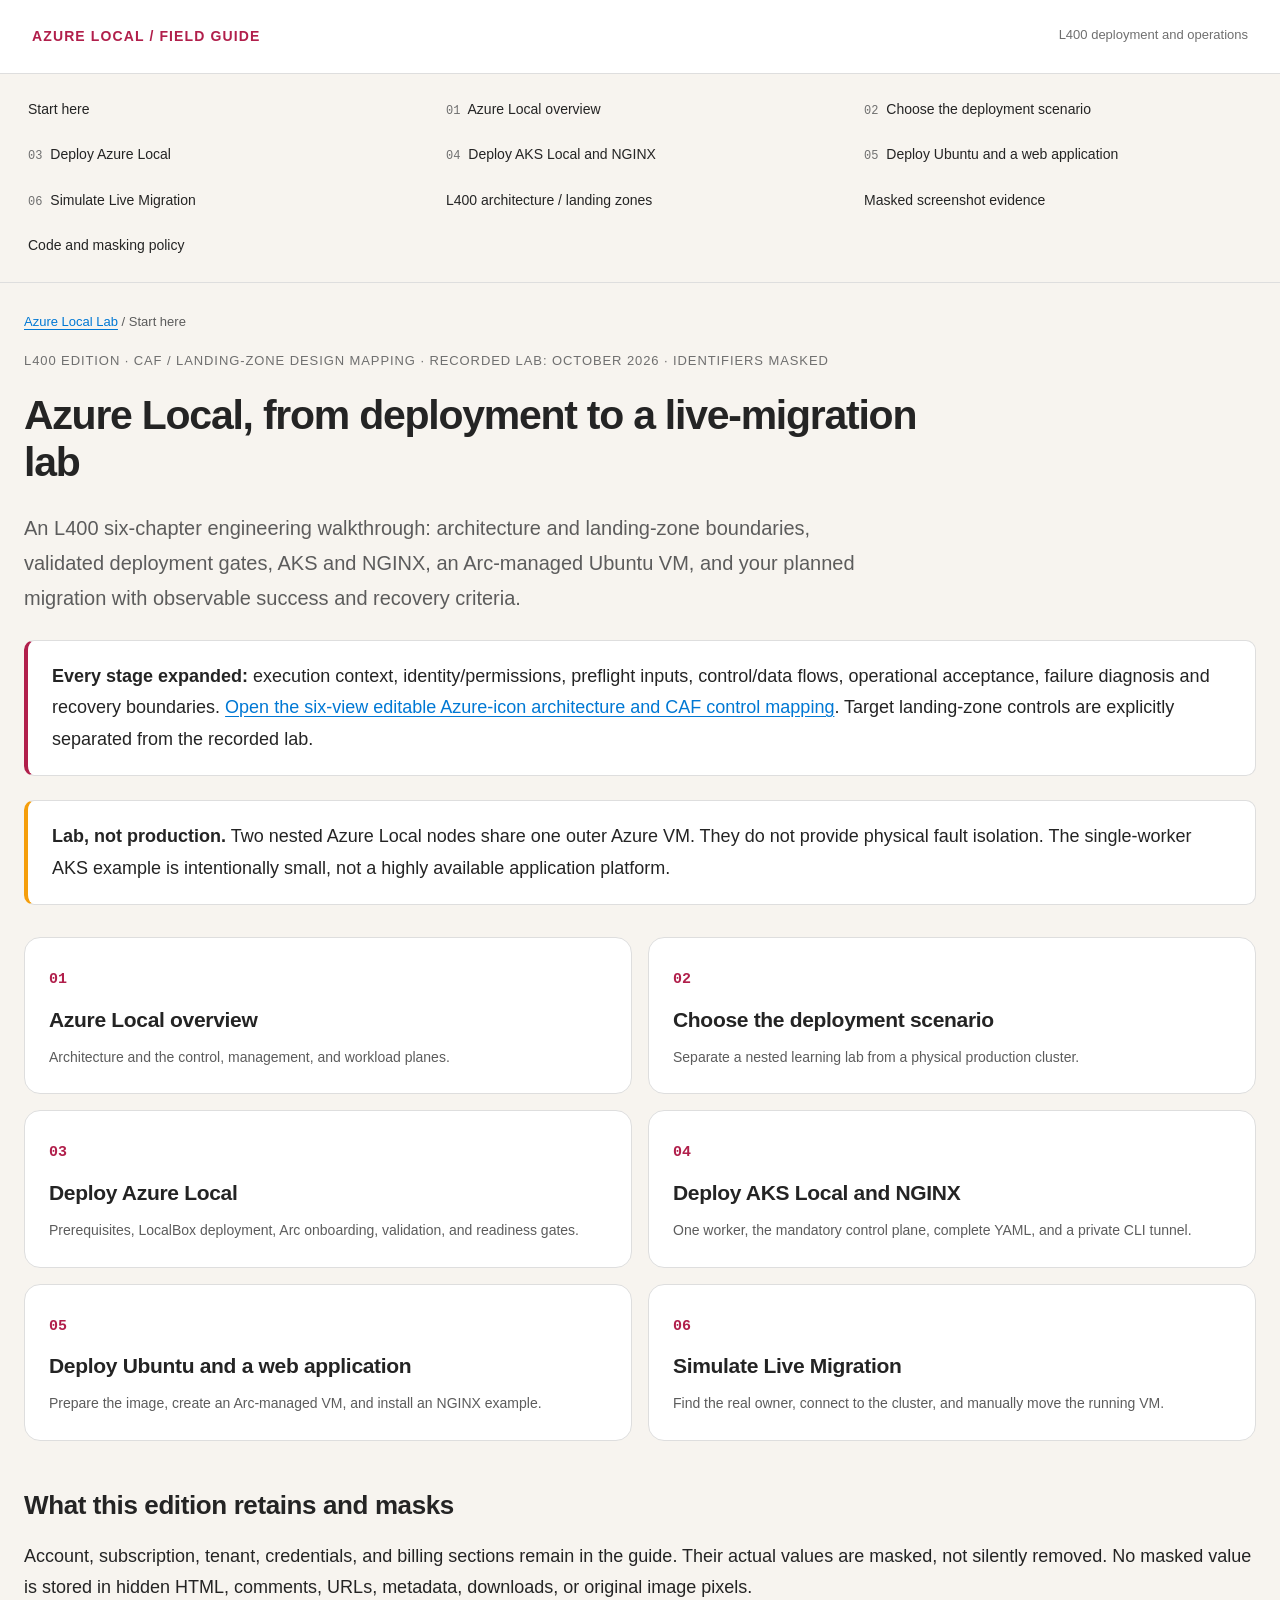
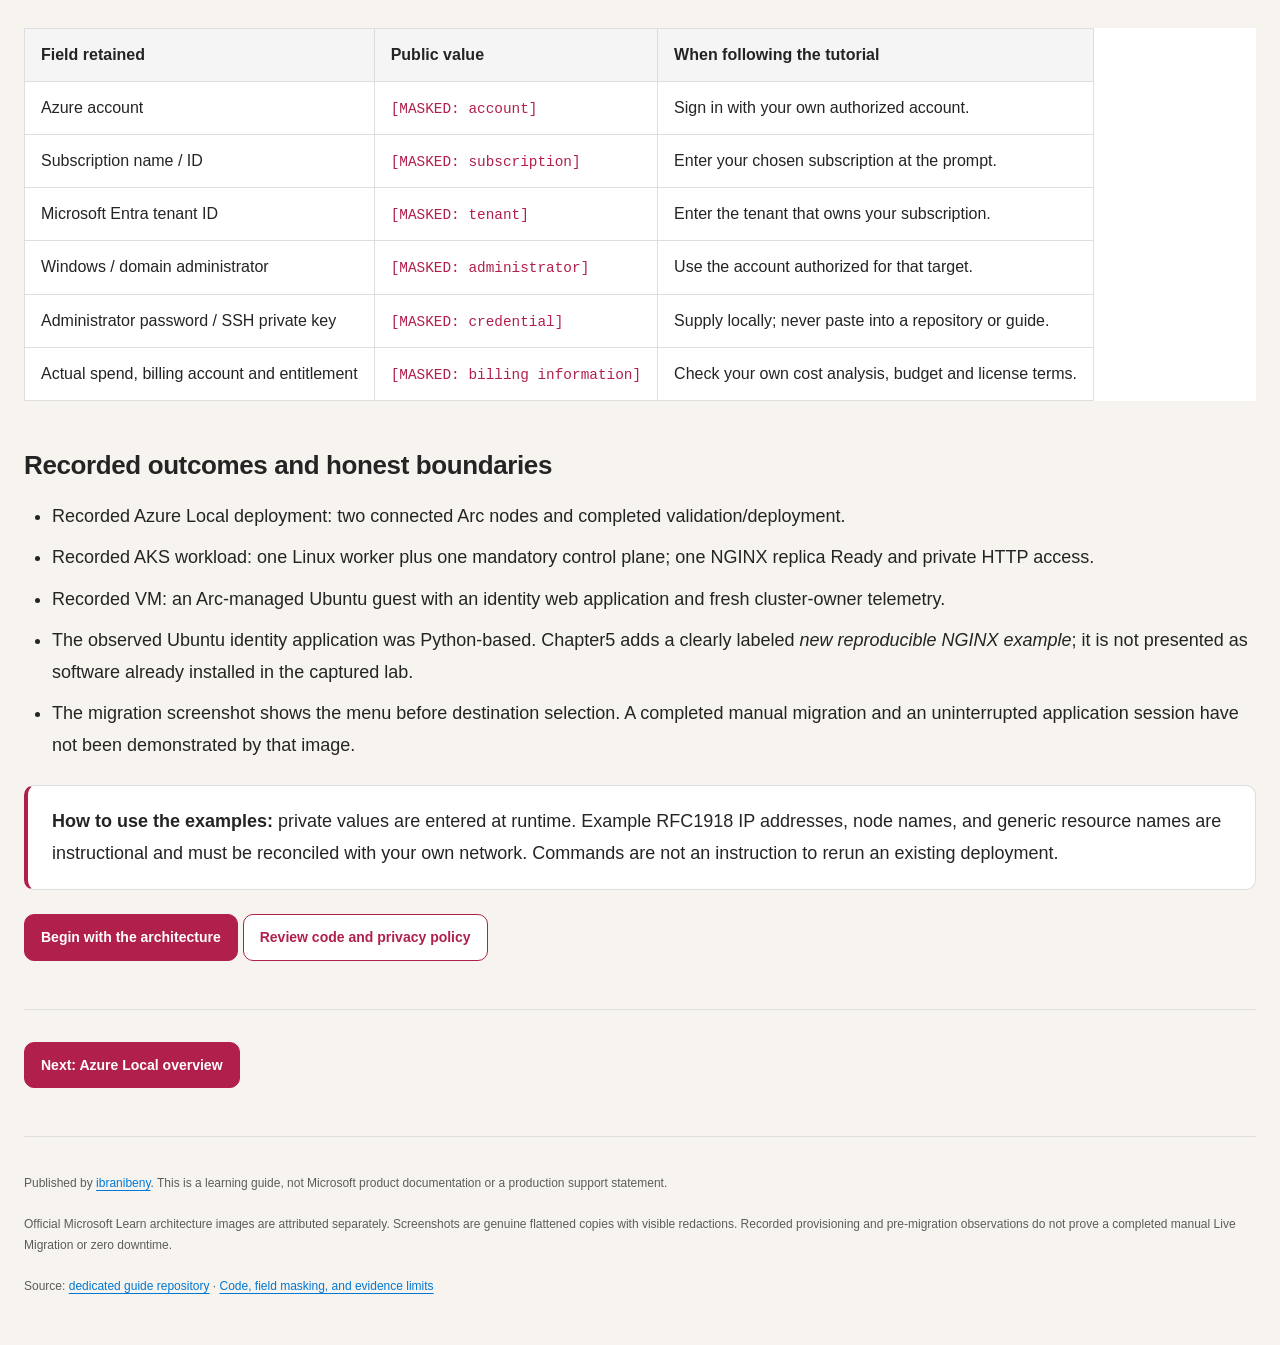
==== index.html @ 7f5ea879 "Publish L400 Azure Local landing-zone guide Add six deployment chapters, editable Azure-icon archite" ====
<!doctype html>
<html lang="en">
<head>
<meta charset="utf-8">
<meta name="viewport" content="width=device-width, initial-scale=1">
<meta name="description" content="Start here: a sequential Azure Local learning lab with masked identity fields, official references, and private access.">
<title>Start here | Azure Local Lab</title>
<link rel="icon" href="data:,">
<script>(() => {
  const param = new URLSearchParams(window.location.search).get("scoutTheme");
  const theme =
    param || (window.matchMedia("(prefers-color-scheme: dark)").matches ? "dark" : "light");
  document.documentElement.setAttribute("data-theme", theme);
})();</script>
<link rel="stylesheet" href="assets/site.css">
</head>
<body>
<a class="skip" href="#main">Skip to content</a>
<header class="masthead"><a class="brand" href="index.html">AZURE LOCAL / FIELD GUIDE</a><span>L400 deployment and operations</span></header>
<div class="layout">
<aside><nav aria-label="Learning path"><a href="index.html">Start here</a><a href="01-overview.html"><span>01</span> Azure Local overview</a><a href="02-scenarios.html"><span>02</span> Choose the deployment scenario</a><a href="03-deploy.html"><span>03</span> Deploy Azure Local</a><a href="04-aks.html"><span>04</span> Deploy AKS Local and NGINX</a><a href="05-vm.html"><span>05</span> Deploy Ubuntu and a web application</a><a href="06-migrate.html"><span>06</span> Simulate Live Migration</a><a href="architecture.html">L400 architecture / landing zones</a><a href="evidence.html">Masked screenshot evidence</a><a href="downloads.html">Code and masking policy</a></nav><p class="sidebar-note">Read in order. Validate each gate before proceeding. Publishing this guide does not authorize deployment or migration.</p></aside>
<main id="main">
<div class="breadcrumbs"><a href="index.html">Azure Local Lab</a> / Start here</div>
<div class="edition">L400 edition · CAF / landing-zone design mapping · Recorded lab: October 2026 · Identifiers masked</div>
<h1>Azure Local, from deployment to a live-migration lab</h1>
<p class="lead">An L400 six-chapter engineering walkthrough: architecture and landing-zone boundaries, validated deployment gates, AKS and NGINX, an Arc-managed Ubuntu VM, and your planned migration with observable success and recovery criteria.</p>
<div class="note"><strong>Every stage expanded:</strong> execution context, identity/permissions, preflight inputs, control/data flows, operational acceptance, failure diagnosis and recovery boundaries. <a href="architecture.html">Open the six-view editable Azure-icon architecture and CAF control mapping</a>. Target landing-zone controls are explicitly separated from the recorded lab.</div>
<div class="warning"><strong>Lab, not production.</strong> Two nested Azure Local nodes share one outer Azure VM. They do not provide physical fault isolation. The single-worker AKS example is intentionally small, not a highly available application platform.</div>
<div class="chapter-grid"><a class="chapter-card" href="01-overview.html"><span class="chapter-number">01</span><h2>Azure Local overview</h2><p>Architecture and the control, management, and workload planes.</p></a><a class="chapter-card" href="02-scenarios.html"><span class="chapter-number">02</span><h2>Choose the deployment scenario</h2><p>Separate a nested learning lab from a physical production cluster.</p></a><a class="chapter-card" href="03-deploy.html"><span class="chapter-number">03</span><h2>Deploy Azure Local</h2><p>Prerequisites, LocalBox deployment, Arc onboarding, validation, and readiness gates.</p></a><a class="chapter-card" href="04-aks.html"><span class="chapter-number">04</span><h2>Deploy AKS Local and NGINX</h2><p>One worker, the mandatory control plane, complete YAML, and a private CLI tunnel.</p></a><a class="chapter-card" href="05-vm.html"><span class="chapter-number">05</span><h2>Deploy Ubuntu and a web application</h2><p>Prepare the image, create an Arc-managed VM, and install an NGINX example.</p></a><a class="chapter-card" href="06-migrate.html"><span class="chapter-number">06</span><h2>Simulate Live Migration</h2><p>Find the real owner, connect to the cluster, and manually move the running VM.</p></a></div>
<h2>What this edition retains and masks</h2>
<p>Account, subscription, tenant, credentials, and billing sections remain in the guide. Their actual values are masked, not silently removed. No masked value is stored in hidden HTML, comments, URLs, metadata, downloads, or original image pixels.</p>
<table><thead><tr><th>Field retained</th><th>Public value</th><th>When following the tutorial</th></tr></thead><tbody>
<tr><td>Azure account</td><td><code>[MASKED: account]</code></td><td>Sign in with your own authorized account.</td></tr>
<tr><td>Subscription name / ID</td><td><code>[MASKED: subscription]</code></td><td>Enter your chosen subscription at the prompt.</td></tr>
<tr><td>Microsoft Entra tenant ID</td><td><code>[MASKED: tenant]</code></td><td>Enter the tenant that owns your subscription.</td></tr>
<tr><td>Windows / domain administrator</td><td><code>[MASKED: administrator]</code></td><td>Use the account authorized for that target.</td></tr>
<tr><td>Administrator password / SSH private key</td><td><code>[MASKED: credential]</code></td><td>Supply locally; never paste into a repository or guide.</td></tr>
<tr><td>Actual spend, billing account and entitlement</td><td><code>[MASKED: billing information]</code></td><td>Check your own cost analysis, budget and license terms.</td></tr>
</tbody></table>
<h2>Recorded outcomes and honest boundaries</h2>
<ul><li>Recorded Azure Local deployment: two connected Arc nodes and completed validation/deployment.</li>
<li>Recorded AKS workload: one Linux worker plus one mandatory control plane; one NGINX replica Ready and private HTTP access.</li>
<li>Recorded VM: an Arc-managed Ubuntu guest with an identity web application and fresh cluster-owner telemetry.</li>
<li>The observed Ubuntu identity application was Python-based. Chapter5 adds a clearly labeled <em>new reproducible NGINX example</em>; it is not presented as software already installed in the captured lab.</li>
<li>The migration screenshot shows the menu before destination selection. A completed manual migration and an uninterrupted application session have not been demonstrated by that image.</li></ul>
<div class="note"><strong>How to use the examples:</strong> private values are entered at runtime. Example RFC1918 IP addresses, node names, and generic resource names are instructional and must be reconciled with your own network. Commands are not an instruction to rerun an existing deployment.</div>
<p><a class="button" href="01-overview.html">Begin with the architecture</a> <a class="button secondary" href="downloads.html">Review code and privacy policy</a></p>
<div class="pager"><a class="button" href="01-overview.html">Next: Azure Local overview</a></div>
<footer><p>Published by <a href="https://github.com/ibranibeny">ibranibeny</a>. This is a learning guide, not Microsoft product documentation or a production support statement.</p>
<p>Official Microsoft Learn architecture images are attributed separately. Screenshots are genuine flattened copies with visible redactions. Recorded provisioning and pre-migration observations do not prove a completed manual Live Migration or zero downtime.</p>
<p>Source: <a href="https://github.com/ibranibeny/azure-local-landing-zone-l400">dedicated guide repository</a> · <a href="downloads.html">Code, field masking, and evidence limits</a></p></footer>
</main></div>
</body></html>
---- assets/site.css ----
:root {
  color-scheme: light;
  --cp-bg: #f7f4ef;
  --cp-bg-elevated: #fcfbf8;
  --cp-surface: #ffffff;
  --cp-surface-soft: #f5f5f5;
  --cp-border: #dedede;
  --cp-border-strong: #919191;
  --cp-text: #242424;
  --cp-text-muted: #5c5c5c;
  --cp-text-soft: #6f6f6f;
  --cp-accent: #b11f4b;
  --cp-accent-hover: #9a1a41;
  --cp-accent-soft: rgba(177, 31, 75, 0.08);
  --cp-accent-fg: #ffffff;
  --cp-success: #16a34a;
  --cp-danger: #dc2626;
  --cp-warning: #f59e0b;
  --cp-link: #0078d4;
  --cp-shadow: 0 18px 48px rgba(0, 0, 0, 0.12);
  --cp-overlay: rgba(255, 255, 255, 0.8);
  --cp-panel: rgba(255, 255, 255, 0.86);
  --cp-panel-strong: rgba(255, 255, 255, 0.96);
  --cp-sheen: rgba(255, 255, 255, 0.55);
  --cp-highlight: rgba(177, 31, 75, 0.12);
}
html[data-theme="dark"] {
  color-scheme: dark;
  --cp-bg: #3d3b3a;
  --cp-bg-elevated: #343231;
  --cp-surface: #292929;
  --cp-surface-soft: #2e2e2e;
  --cp-border: #474747;
  --cp-border-strong: #5f5f5f;
  --cp-text: #dedede;
  --cp-text-muted: #919191;
  --cp-text-soft: #b0b0b0;
  --cp-accent: #fd8ea1;
  --cp-accent-hover: #fb7b91;
  --cp-accent-soft: rgba(253, 142, 161, 0.14);
  --cp-accent-fg: #1a1a1a;
  --cp-success: #4ade80;
  --cp-danger: #f87171;
  --cp-warning: #fbbf24;
  --cp-link: #4da6ff;
  --cp-shadow: 0 18px 48px rgba(0, 0, 0, 0.32);
  --cp-overlay: rgba(41, 41, 41, 0.88);
  --cp-panel: rgba(41, 41, 41, 0.72);
  --cp-panel-strong: rgba(41, 41, 41, 0.96);
  --cp-sheen: rgba(255, 255, 255, 0.04);
  --cp-highlight: rgba(253, 142, 161, 0.12);
}
* { box-sizing: border-box; }
html { scroll-behavior: smooth; }
body { margin: 0; font: 18px/1.75 "Segoe UI", Aptos, Calibri, -apple-system, BlinkMacSystemFont, sans-serif; background: var(--cp-bg); color: var(--cp-text); }
a { color: var(--cp-link); text-underline-offset: 3px; }
a:hover { color: var(--cp-accent); }
:focus-visible { outline: 3px solid var(--cp-accent); outline-offset: 4px; }
.skip { position: absolute; left: 16px; top: -80px; padding: 8px; background: var(--cp-surface); z-index: 10; }
.skip:focus { top: 8px; }
.masthead { display: flex; justify-content: space-between; gap: 16px; padding: 24px 32px; background: var(--cp-surface); border-bottom: 1px solid var(--cp-border); }
.brand { color: var(--cp-accent); text-decoration: none; font-weight: 750; letter-spacing: .08em; font-size: 14px; }
.masthead span, .edition { color: var(--cp-text-soft); font-size: 13px; }
.layout { display: grid; grid-template-columns: 224px minmax(0, 1456px); max-width: 1680px; margin: auto; }
aside { padding: 32px 24px; border-right: 1px solid var(--cp-border); }
nav { display: grid; gap: 6px; position: sticky; top: 16px; }
nav a { border-radius: .625rem; padding: 10px 12px; text-decoration: none; color: var(--cp-text); font-size: 14px; line-height: 1.4; }
nav a:hover, nav a[aria-current] { background: var(--cp-accent-soft); color: var(--cp-accent); }
nav span { font: 12px Consolas, "Courier New", Courier, monospace; color: var(--cp-text-soft); margin-right: 4px; }
.sidebar-note { color: var(--cp-text-muted); font-size: 12px; border-top: 1px solid var(--cp-border); margin-top: 28px; padding-top: 16px; }
main { min-width: 0; padding: 32px 32px 48px; }
.breadcrumbs { color: var(--cp-text-muted); font-size: 13px; margin-bottom: 16px; }
.edition { text-transform: uppercase; letter-spacing: .07em; margin: 0 0 20px; }
h1 { font-size: clamp(30px, 3.2vw, 48px); line-height: 1.15; letter-spacing: -.03em; margin: 16px 0 24px; max-width: 950px; }
h2 { font-size: 26px; line-height: 1.3; margin: 48px 0 18px; letter-spacing: -.015em; }
h3 { font-size: 21px; line-height: 1.4; margin: 32px 0 12px; }
h4 { font-size: 17px; margin: 24px 0 8px; }
p { margin: 12px 0 20px; }
.lead { font-size: 20px; color: var(--cp-text-muted); max-width: 850px; }
li { margin-bottom: 10px; }
li > p { margin: 8px 0; }
ul, ol { padding-left: 28px; }
.note, .warning, .success { padding: 20px 24px; margin: 24px 0; border: 1px solid var(--cp-border); border-left: 4px solid var(--cp-accent); border-radius: .625rem; background: var(--cp-surface); }
.warning { border-left-color: var(--cp-warning); }
.success { border-left-color: var(--cp-success); }
.note p:last-child, .warning p:last-child, .success p:last-child { margin-bottom: 0; }
.chapter-grid { display: grid; grid-template-columns: 1fr 1fr; gap: 16px; margin: 32px 0; }
.chapter-card { display: block; background: var(--cp-surface); border: 1px solid var(--cp-border); border-radius: 16px; padding: 24px; color: var(--cp-text); text-decoration: none; }
.chapter-card:hover { border-color: var(--cp-accent); color: var(--cp-text); }
.chapter-card h2 { font-size: 21px; margin: 12px 0; }
.chapter-card p { font-size: 14px; color: var(--cp-text-muted); margin-bottom: 0; }
.chapter-number { color: var(--cp-accent); font: bold 15px Consolas, "Courier New", Courier, monospace; }
pre { overflow-x: auto; border: 1px solid var(--cp-border); border-radius: .625rem; padding: 20px 24px; background: var(--cp-surface-soft); font-size: 15px; line-height: 1.65; tab-size: 2; }
code { font-family: Consolas, "Courier New", Courier, monospace; }
p code, li code, td code { color: var(--cp-accent); overflow-wrap: anywhere; font-size: .9em; }
pre code { color: var(--cp-text); white-space: pre; }
table { display: block; width: 100%; overflow-x: auto; border-collapse: collapse; margin: 24px 0; background: var(--cp-surface); font-size: 16px; }
td, th { border: 1px solid var(--cp-border); padding: 12px 16px; text-align: left; vertical-align: top; min-width: 130px; }
th { background: var(--cp-surface-soft); font-weight: 650; }
figure { margin: 24px 0; }
figure img { display: block; width: 100%; height: auto; max-height: 1200px; object-fit: contain; background: var(--cp-surface); border: 1px solid var(--cp-border); border-radius: .625rem; }
figcaption { color: var(--cp-text-muted); font-size: 17px; line-height: 1.7; margin: 16px 0 28px; }
.structured-diagram { margin: 28px 0 36px; }
.diagram-toolbar { display: flex; gap: 16px; justify-content: space-between; align-items: baseline; flex-wrap: wrap; margin-bottom: 12px; font-size: 16px; }
.diagram-toolbar span { color: var(--cp-text-muted); }
.diagram-frame { width: 100%; overflow-x: auto; border: 1px solid var(--cp-border); border-radius: .625rem; background: var(--cp-surface); }
.diagram-frame > a { display: block; min-width: 1056px; }
.diagram-frame img { display: block; width: 100%; min-width: 1056px; height: auto; max-height: none; border: 0; border-radius: 0; }
.diagram-reading-note { padding: 16px 20px; margin: 0 0 16px; background: var(--cp-accent-soft); border-left: 4px solid var(--cp-accent); font-size: 18px; }
details { border: 1px solid var(--cp-border); border-radius: .625rem; padding: 16px 20px; margin: 20px 0; background: var(--cp-surface); }
summary { font-weight: 650; cursor: pointer; }
details[open] summary { margin-bottom: 16px; }
.button { display: inline-block; text-decoration: none; border: 1px solid var(--cp-accent); border-radius: .625rem; padding: 10px 16px; background: var(--cp-accent); color: var(--cp-accent-fg); font-weight: 600; font-size: 14px; }
.button:hover { color: var(--cp-accent-fg); background: var(--cp-accent-hover); }
.button.secondary { background: var(--cp-surface); color: var(--cp-accent); }
.pager { display: flex; justify-content: space-between; gap: 12px; flex-wrap: wrap; padding-top: 32px; margin-top: 48px; border-top: 1px solid var(--cp-border); }
footer { margin-top: 48px; padding-top: 24px; border-top: 1px solid var(--cp-border); color: var(--cp-text-muted); font-size: 12px; }
.evidence { border-bottom: 1px solid var(--cp-border); padding-bottom: 24px; }
@media (max-width: 1300px) { .layout { display: block; } aside { border-right: 0; border-bottom: 1px solid var(--cp-border); padding: 16px; } nav { position: static; grid-template-columns: repeat(3, minmax(0, 1fr)); } .sidebar-note { display: none; } main { padding: 28px 24px; } }
@media (max-width: 740px) { .masthead { padding: 20px; flex-direction: column; } .layout { display: block; } aside { border-right: 0; border-bottom: 1px solid var(--cp-border); padding: 16px; } nav { position: static; grid-template-columns: 1fr 1fr; } .sidebar-note { display: none; } main { padding: 24px 20px; } .chapter-grid { grid-template-columns: 1fr; } pre { padding: 16px; } }
@media print { aside, .masthead, .pager { display: none; } .layout { display: block; } main { padding: 0; } pre, table, figure { break-inside: avoid; } a { color: var(--cp-text); } }
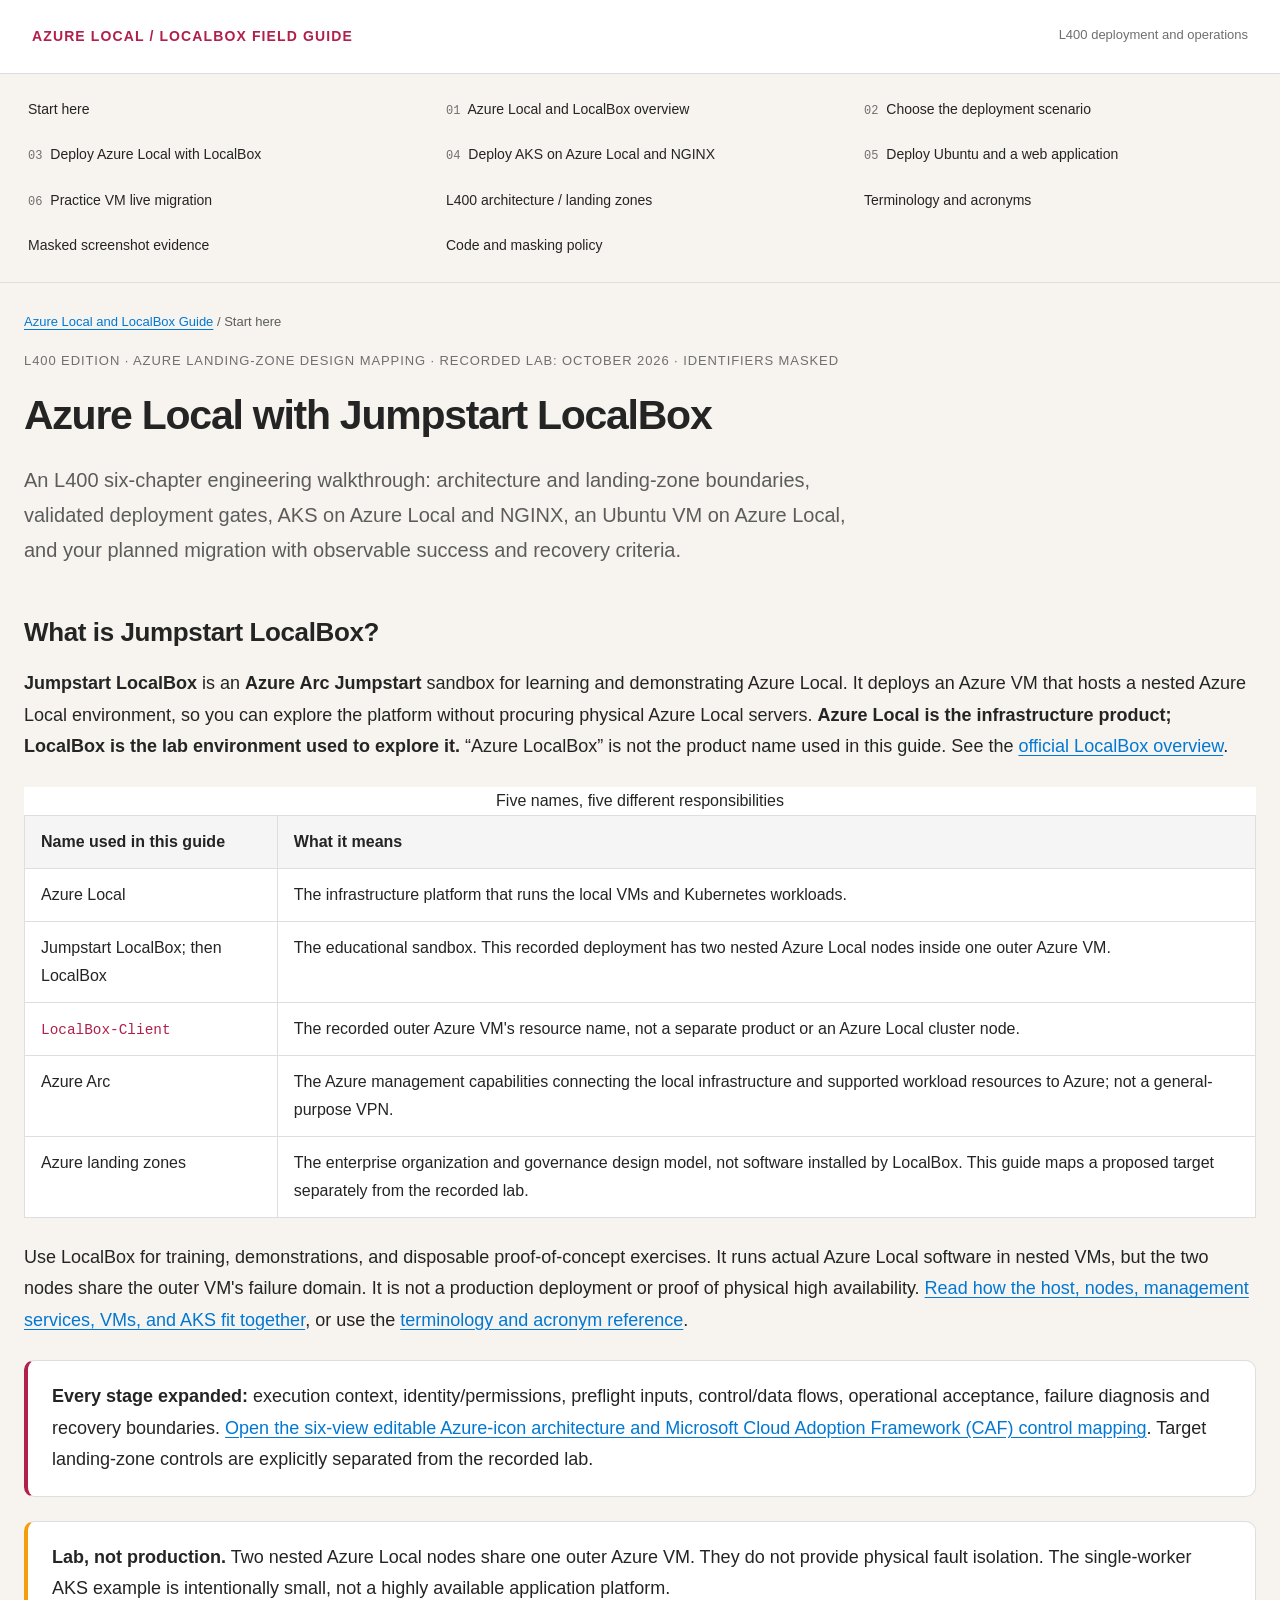
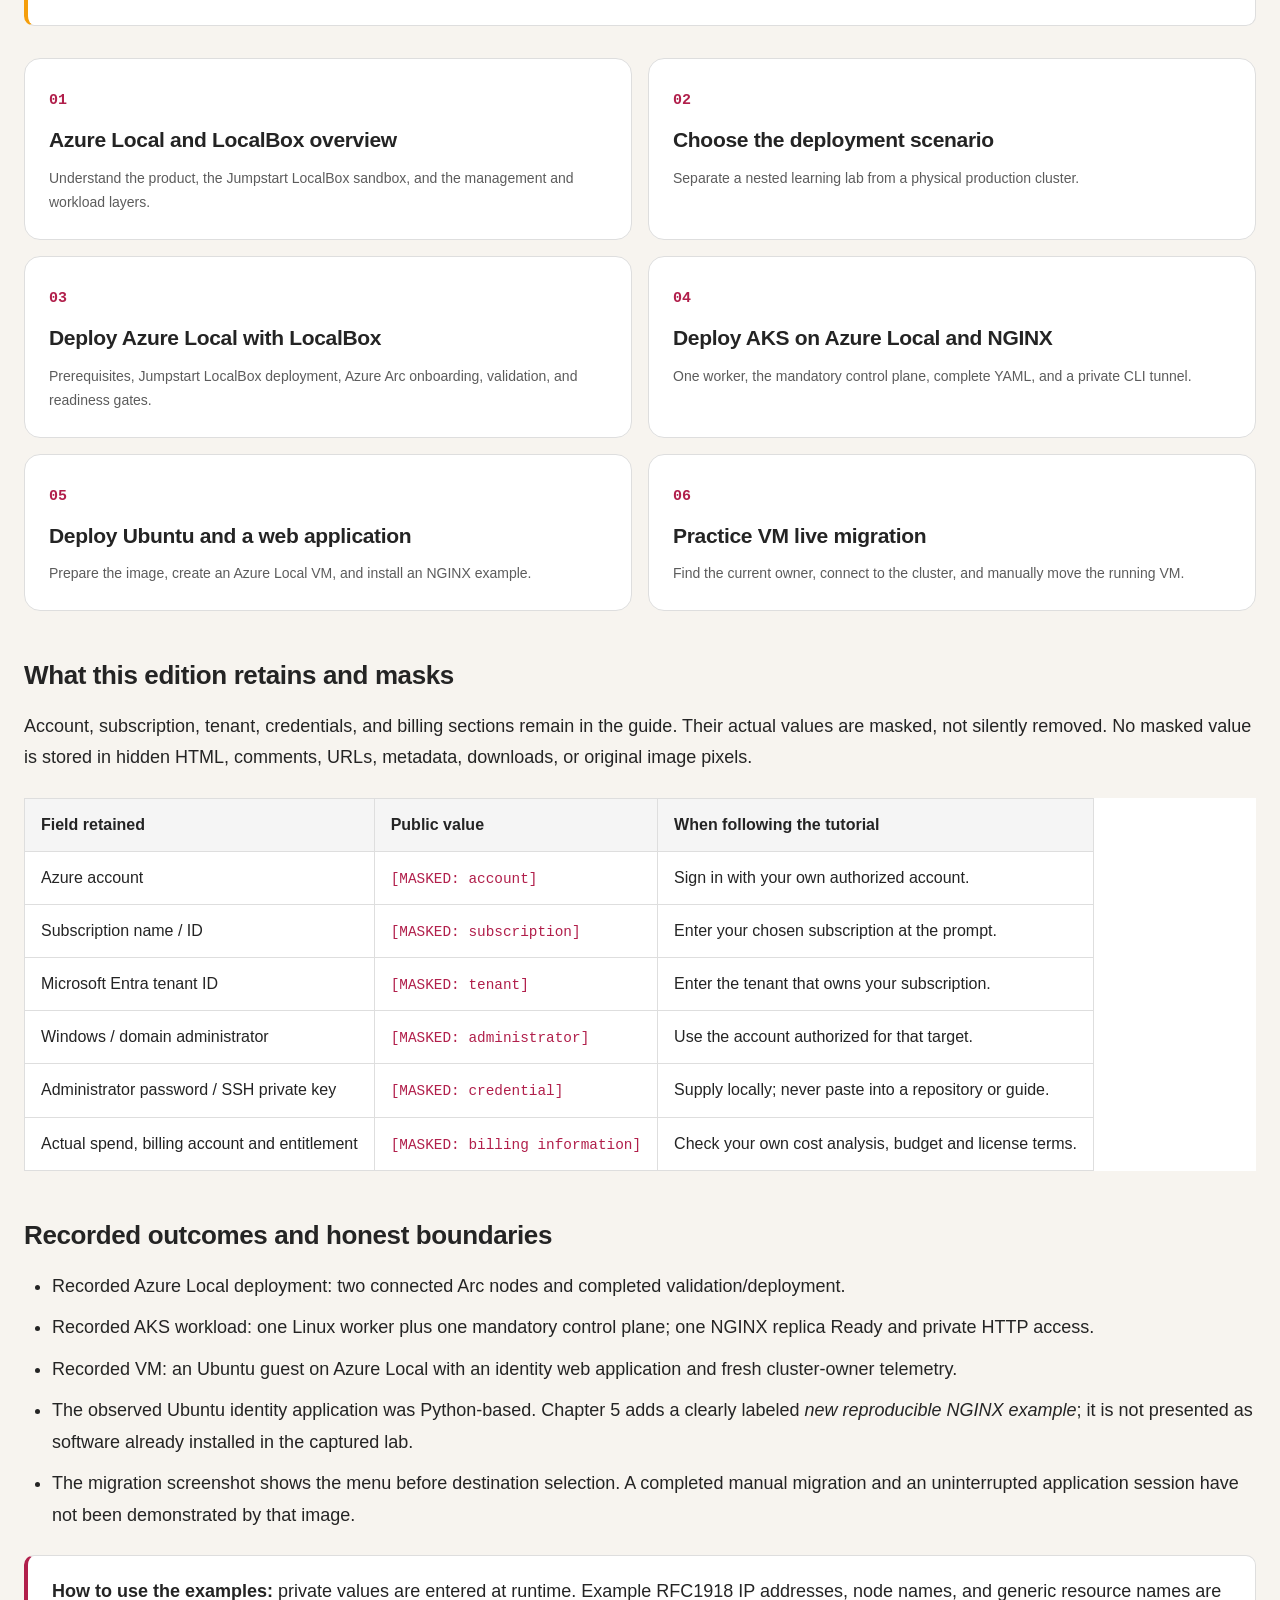
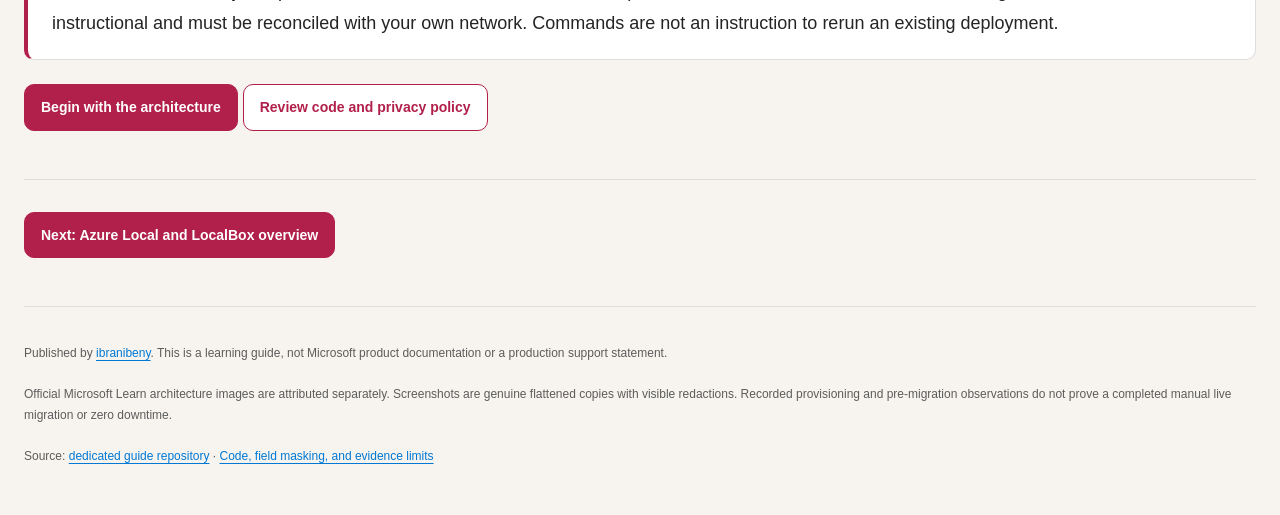
==== commit 5d6f6d90: "Clarify LocalBox overview and standardize guide terminology Add the product, sandbox, host and workl" ====
--- a/index.html
+++ b/index.html
@@ -4,7 +4,7 @@
 <meta charset="utf-8">
 <meta name="viewport" content="width=device-width, initial-scale=1">
 <meta name="description" content="Start here: a sequential Azure Local learning lab with masked identity fields, official references, and private access.">
-<title>Start here | Azure Local Lab</title>
+<title>Start here | Azure Local and LocalBox Guide</title>
 <link rel="icon" href="data:,">
 <script>(() => {
   const param = new URLSearchParams(window.location.search).get("scoutTheme");
@@ -16,17 +16,27 @@
 </head>
 <body>
 <a class="skip" href="#main">Skip to content</a>
-<header class="masthead"><a class="brand" href="index.html">AZURE LOCAL / FIELD GUIDE</a><span>L400 deployment and operations</span></header>
+<header class="masthead"><a class="brand" href="index.html">AZURE LOCAL / LOCALBOX FIELD GUIDE</a><span>L400 deployment and operations</span></header>
 <div class="layout">
-<aside><nav aria-label="Learning path"><a href="index.html">Start here</a><a href="01-overview.html"><span>01</span> Azure Local overview</a><a href="02-scenarios.html"><span>02</span> Choose the deployment scenario</a><a href="03-deploy.html"><span>03</span> Deploy Azure Local</a><a href="04-aks.html"><span>04</span> Deploy AKS Local and NGINX</a><a href="05-vm.html"><span>05</span> Deploy Ubuntu and a web application</a><a href="06-migrate.html"><span>06</span> Simulate Live Migration</a><a href="architecture.html">L400 architecture / landing zones</a><a href="evidence.html">Masked screenshot evidence</a><a href="downloads.html">Code and masking policy</a></nav><p class="sidebar-note">Read in order. Validate each gate before proceeding. Publishing this guide does not authorize deployment or migration.</p></aside>
+<aside><nav aria-label="Learning path"><a href="index.html">Start here</a><a href="01-overview.html"><span>01</span> Azure Local and LocalBox overview</a><a href="02-scenarios.html"><span>02</span> Choose the deployment scenario</a><a href="03-deploy.html"><span>03</span> Deploy Azure Local with LocalBox</a><a href="04-aks.html"><span>04</span> Deploy AKS on Azure Local and NGINX</a><a href="05-vm.html"><span>05</span> Deploy Ubuntu and a web application</a><a href="06-migrate.html"><span>06</span> Practice VM live migration</a><a href="architecture.html">L400 architecture / landing zones</a><a href="01-overview.html#terminology">Terminology and acronyms</a><a href="evidence.html">Masked screenshot evidence</a><a href="downloads.html">Code and masking policy</a></nav><p class="sidebar-note">Read in order. Validate each gate before proceeding. Publishing this guide does not authorize deployment or migration.</p></aside>
 <main id="main">
-<div class="breadcrumbs"><a href="index.html">Azure Local Lab</a> / Start here</div>
-<div class="edition">L400 edition · CAF / landing-zone design mapping · Recorded lab: October 2026 · Identifiers masked</div>
-<h1>Azure Local, from deployment to a live-migration lab</h1>
-<p class="lead">An L400 six-chapter engineering walkthrough: architecture and landing-zone boundaries, validated deployment gates, AKS and NGINX, an Arc-managed Ubuntu VM, and your planned migration with observable success and recovery criteria.</p>
-<div class="note"><strong>Every stage expanded:</strong> execution context, identity/permissions, preflight inputs, control/data flows, operational acceptance, failure diagnosis and recovery boundaries. <a href="architecture.html">Open the six-view editable Azure-icon architecture and CAF control mapping</a>. Target landing-zone controls are explicitly separated from the recorded lab.</div>
+<div class="breadcrumbs"><a href="index.html">Azure Local and LocalBox Guide</a> / Start here</div>
+<div class="edition">L400 edition · Azure landing-zone design mapping · Recorded lab: October 2026 · Identifiers masked</div>
+<h1>Azure Local with Jumpstart LocalBox</h1>
+<p class="lead">An L400 six-chapter engineering walkthrough: architecture and landing-zone boundaries, validated deployment gates, AKS on Azure Local and NGINX, an Ubuntu VM on Azure Local, and your planned migration with observable success and recovery criteria.</p>
+<h2 id="what-is-localbox">What is Jumpstart LocalBox?</h2>
+<p><strong>Jumpstart LocalBox</strong> is an <strong>Azure Arc Jumpstart</strong> sandbox for learning and demonstrating Azure Local. It deploys an Azure VM that hosts a nested Azure Local environment, so you can explore the platform without procuring physical Azure Local servers. <strong>Azure Local is the infrastructure product; LocalBox is the lab environment used to explore it.</strong> “Azure LocalBox” is not the product name used in this guide. See the <a href="https://jumpstart.azure.com/azure_jumpstart_localbox/getting_started">official LocalBox overview</a>.</p>
+<table><caption>Five names, five different responsibilities</caption><thead><tr><th>Name used in this guide</th><th>What it means</th></tr></thead><tbody>
+<tr><td>Azure Local</td><td>The infrastructure platform that runs the local VMs and Kubernetes workloads.</td></tr>
+<tr><td>Jumpstart LocalBox; then LocalBox</td><td>The educational sandbox. This recorded deployment has two nested Azure Local nodes inside one outer Azure VM.</td></tr>
+<tr><td><code>LocalBox-Client</code></td><td>The recorded outer Azure VM's resource name, not a separate product or an Azure Local cluster node.</td></tr>
+<tr><td>Azure Arc</td><td>The Azure management capabilities connecting the local infrastructure and supported workload resources to Azure; not a general-purpose VPN.</td></tr>
+<tr><td>Azure landing zones</td><td>The enterprise organization and governance design model, not software installed by LocalBox. This guide maps a proposed target separately from the recorded lab.</td></tr>
+</tbody></table>
+<p>Use LocalBox for training, demonstrations, and disposable proof-of-concept exercises. It runs actual Azure Local software in nested VMs, but the two nodes share the outer VM's failure domain. It is not a production deployment or proof of physical high availability. <a href="01-overview.html#localbox-overview">Read how the host, nodes, management services, VMs, and AKS fit together</a>, or use the <a href="01-overview.html#terminology">terminology and acronym reference</a>.</p>
+<div class="note"><strong>Every stage expanded:</strong> execution context, identity/permissions, preflight inputs, control/data flows, operational acceptance, failure diagnosis and recovery boundaries. <a href="architecture.html">Open the six-view editable Azure-icon architecture and Microsoft Cloud Adoption Framework (CAF) control mapping</a>. Target landing-zone controls are explicitly separated from the recorded lab.</div>
 <div class="warning"><strong>Lab, not production.</strong> Two nested Azure Local nodes share one outer Azure VM. They do not provide physical fault isolation. The single-worker AKS example is intentionally small, not a highly available application platform.</div>
-<div class="chapter-grid"><a class="chapter-card" href="01-overview.html"><span class="chapter-number">01</span><h2>Azure Local overview</h2><p>Architecture and the control, management, and workload planes.</p></a><a class="chapter-card" href="02-scenarios.html"><span class="chapter-number">02</span><h2>Choose the deployment scenario</h2><p>Separate a nested learning lab from a physical production cluster.</p></a><a class="chapter-card" href="03-deploy.html"><span class="chapter-number">03</span><h2>Deploy Azure Local</h2><p>Prerequisites, LocalBox deployment, Arc onboarding, validation, and readiness gates.</p></a><a class="chapter-card" href="04-aks.html"><span class="chapter-number">04</span><h2>Deploy AKS Local and NGINX</h2><p>One worker, the mandatory control plane, complete YAML, and a private CLI tunnel.</p></a><a class="chapter-card" href="05-vm.html"><span class="chapter-number">05</span><h2>Deploy Ubuntu and a web application</h2><p>Prepare the image, create an Arc-managed VM, and install an NGINX example.</p></a><a class="chapter-card" href="06-migrate.html"><span class="chapter-number">06</span><h2>Simulate Live Migration</h2><p>Find the real owner, connect to the cluster, and manually move the running VM.</p></a></div>
+<div class="chapter-grid"><a class="chapter-card" href="01-overview.html"><span class="chapter-number">01</span><h2>Azure Local and LocalBox overview</h2><p>Understand the product, the Jumpstart LocalBox sandbox, and the management and workload layers.</p></a><a class="chapter-card" href="02-scenarios.html"><span class="chapter-number">02</span><h2>Choose the deployment scenario</h2><p>Separate a nested learning lab from a physical production cluster.</p></a><a class="chapter-card" href="03-deploy.html"><span class="chapter-number">03</span><h2>Deploy Azure Local with LocalBox</h2><p>Prerequisites, Jumpstart LocalBox deployment, Azure Arc onboarding, validation, and readiness gates.</p></a><a class="chapter-card" href="04-aks.html"><span class="chapter-number">04</span><h2>Deploy AKS on Azure Local and NGINX</h2><p>One worker, the mandatory control plane, complete YAML, and a private CLI tunnel.</p></a><a class="chapter-card" href="05-vm.html"><span class="chapter-number">05</span><h2>Deploy Ubuntu and a web application</h2><p>Prepare the image, create an Azure Local VM, and install an NGINX example.</p></a><a class="chapter-card" href="06-migrate.html"><span class="chapter-number">06</span><h2>Practice VM live migration</h2><p>Find the current owner, connect to the cluster, and manually move the running VM.</p></a></div>
 <h2>What this edition retains and masks</h2>
 <p>Account, subscription, tenant, credentials, and billing sections remain in the guide. Their actual values are masked, not silently removed. No masked value is stored in hidden HTML, comments, URLs, metadata, downloads, or original image pixels.</p>
 <table><thead><tr><th>Field retained</th><th>Public value</th><th>When following the tutorial</th></tr></thead><tbody>
@@ -40,14 +50,14 @@
 <h2>Recorded outcomes and honest boundaries</h2>
 <ul><li>Recorded Azure Local deployment: two connected Arc nodes and completed validation/deployment.</li>
 <li>Recorded AKS workload: one Linux worker plus one mandatory control plane; one NGINX replica Ready and private HTTP access.</li>
-<li>Recorded VM: an Arc-managed Ubuntu guest with an identity web application and fresh cluster-owner telemetry.</li>
-<li>The observed Ubuntu identity application was Python-based. Chapter5 adds a clearly labeled <em>new reproducible NGINX example</em>; it is not presented as software already installed in the captured lab.</li>
+<li>Recorded VM: an Ubuntu guest on Azure Local with an identity web application and fresh cluster-owner telemetry.</li>
+<li>The observed Ubuntu identity application was Python-based. Chapter 5 adds a clearly labeled <em>new reproducible NGINX example</em>; it is not presented as software already installed in the captured lab.</li>
 <li>The migration screenshot shows the menu before destination selection. A completed manual migration and an uninterrupted application session have not been demonstrated by that image.</li></ul>
 <div class="note"><strong>How to use the examples:</strong> private values are entered at runtime. Example RFC1918 IP addresses, node names, and generic resource names are instructional and must be reconciled with your own network. Commands are not an instruction to rerun an existing deployment.</div>
 <p><a class="button" href="01-overview.html">Begin with the architecture</a> <a class="button secondary" href="downloads.html">Review code and privacy policy</a></p>
-<div class="pager"><a class="button" href="01-overview.html">Next: Azure Local overview</a></div>
+<div class="pager"><a class="button" href="01-overview.html">Next: Azure Local and LocalBox overview</a></div>
 <footer><p>Published by <a href="https://github.com/ibranibeny">ibranibeny</a>. This is a learning guide, not Microsoft product documentation or a production support statement.</p>
-<p>Official Microsoft Learn architecture images are attributed separately. Screenshots are genuine flattened copies with visible redactions. Recorded provisioning and pre-migration observations do not prove a completed manual Live Migration or zero downtime.</p>
+<p>Official Microsoft Learn architecture images are attributed separately. Screenshots are genuine flattened copies with visible redactions. Recorded provisioning and pre-migration observations do not prove a completed manual live migration or zero downtime.</p>
 <p>Source: <a href="https://github.com/ibranibeny/azure-local-landing-zone-l400">dedicated guide repository</a> · <a href="downloads.html">Code, field masking, and evidence limits</a></p></footer>
 </main></div>
 </body></html>
